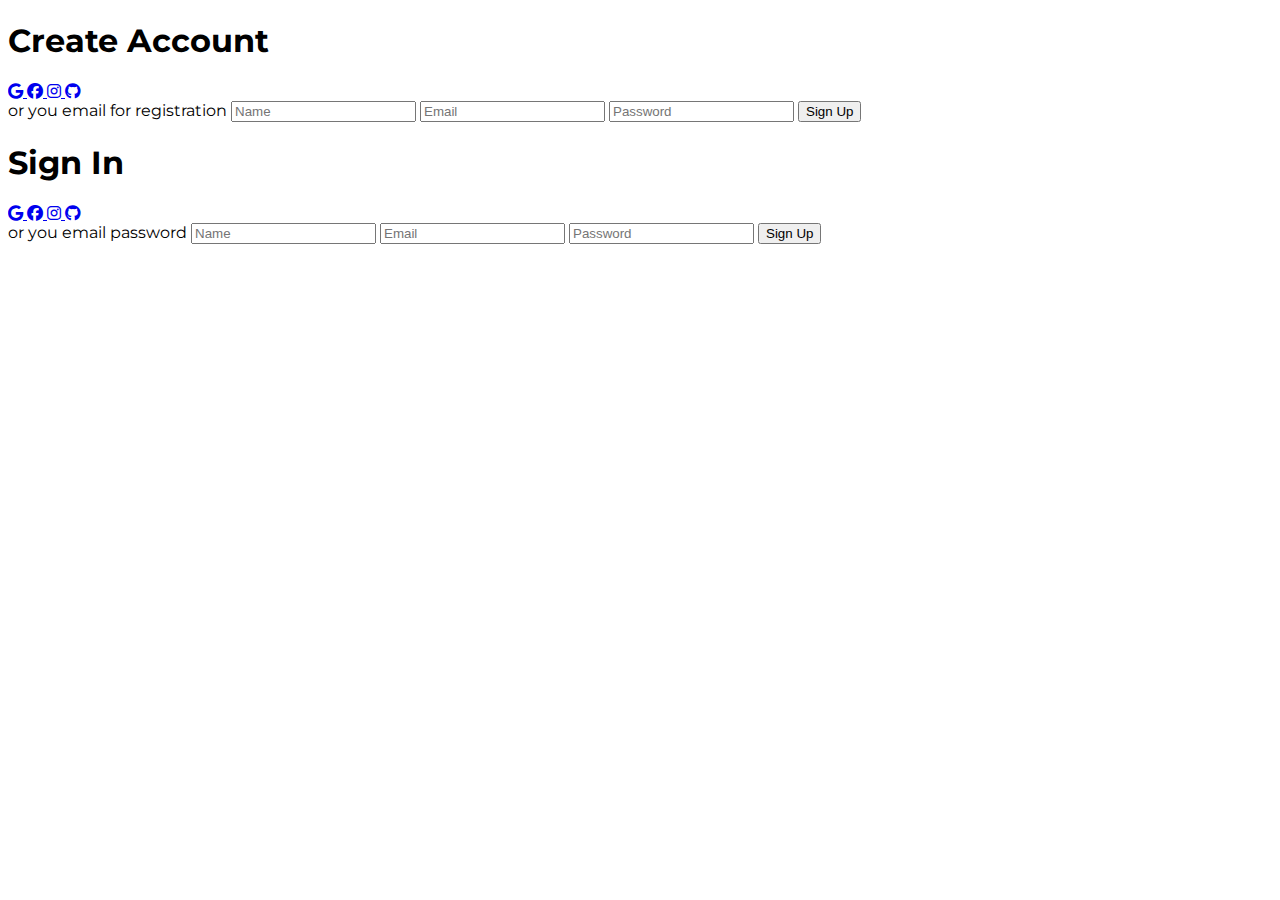
==== Web practice/Modern Login/index.html @ b9d3fea9 "Push Modern Login web page" ====
<!DOCTYPE html>
<html lang="en">

<head>
    <meta charset="UTF-8">
    <meta name="viewport" content="width=device-width, initial-scale=1.0">
    <link rel="stylesheet" href="https://cdnjs.cloudflare.com/ajax/libs/font-awesome/6.5.1/css/all.min.css">
    <link rel="stylesheet" href="style.css">
    <title>Modern Login</title>
</head>

<body>
    <div class="container">
        <div class="form-container sign-up">
            <form>
                <h1>Create Account</h1>
                <div class="social-icon">
                    <a href="#" class="icon">
                        <i class="fa-brands fa-google"></i>
                    </a>
                    <a href="#" class="icon">
                        <i class="fa-brands fa-facebook"></i>
                    </a>
                    <a href="#" class="icon">
                        <i class="fa-brands fa-instagram"></i>
                    </a>
                    <a href="#" class="icon">
                        <i class="fa-brands fa-github"></i>
                    </a>
                </div>
                <span>or you email for registration</span>
                <input type="text" placeholder="Name">
                <input type="email" placeholder="Email">
                <input type="password" placeholder="Password">
                <button>Sign Up</button>
            </form>
        </div>
        <div class="form-container sign-in">
            <form>
                <h1>Sign In</h1>
                <div class="social-icon">
                    <a href="#" class="icon">
                        <i class="fa-brands fa-google"></i>
                    </a>
                    <a href="#" class="icon">
                        <i class="fa-brands fa-facebook"></i>
                    </a>
                    <a href="#" class="icon">
                        <i class="fa-brands fa-instagram"></i>
                    </a>
                    <a href="#" class="icon">
                        <i class="fa-brands fa-github"></i>
                    </a>
                </div>
                <span>or you email password</span>
                <input type="text" placeholder="Name">
                <input type="email" placeholder="Email">
                <input type="password" placeholder="Password">
                <button>Sign Up</button>
            </form>
        </div>
    </div>




    <script src="script.js"></script>
</body>

</html>
---- Web practice/Modern Login/style.css ----
@import url('https://fonts.googleapis.com/css2?family=Montserrat:ital,wght@0,100..900;1,100..900&display=swap');

body {
    font-family: "Montserrat", sans-serif;
}
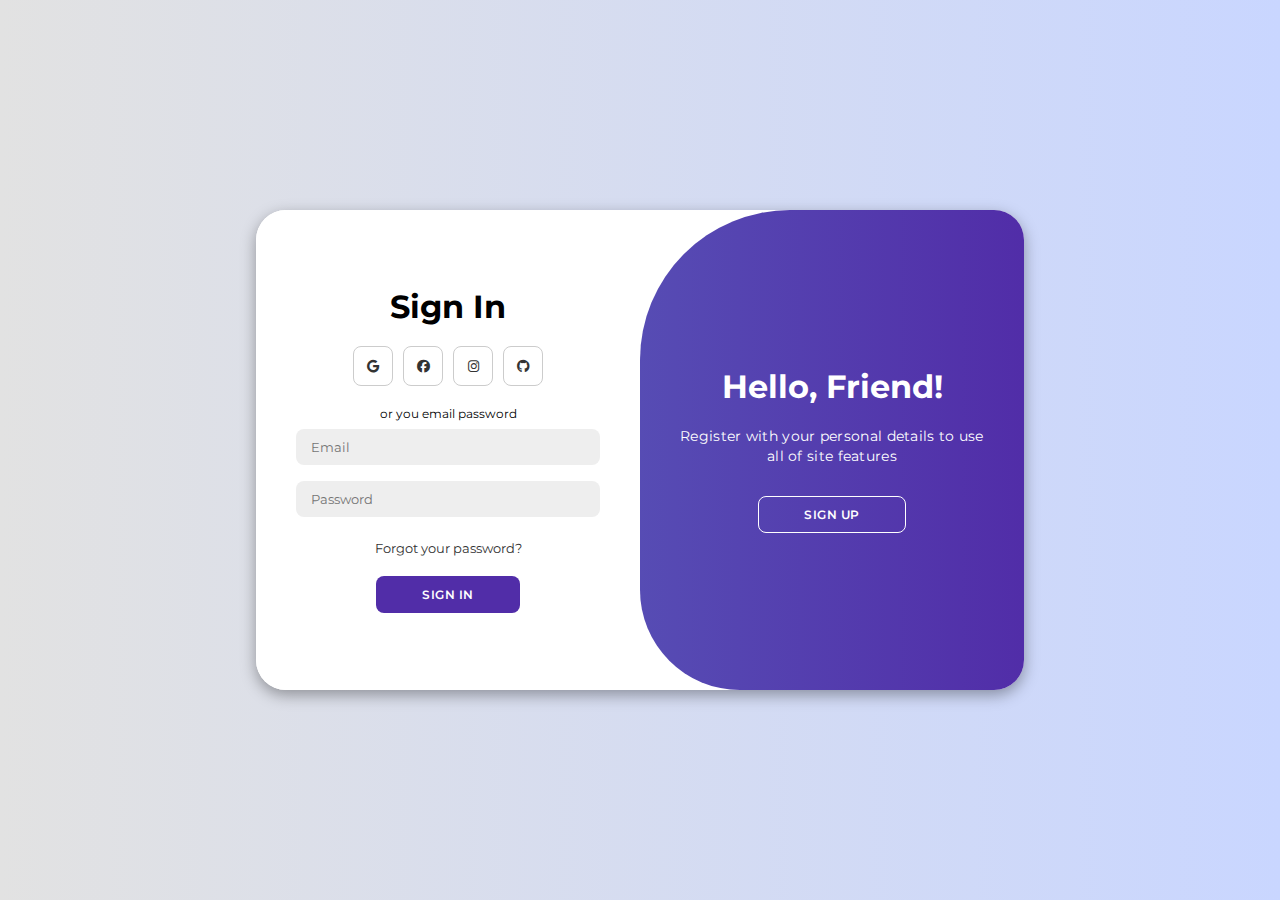
==== commit ca69ad88: "finished" ====
--- a/Web practice/Modern Login/index.html
+++ b/Web practice/Modern Login/index.html
@@ -10,7 +10,7 @@
 </head>
 
 <body>
-    <div class="container">
+    <div class="container" id="container">
         <div class="form-container sign-up">
             <form>
                 <h1>Create Account</h1>
@@ -53,17 +53,31 @@
                     </a>
                 </div>
                 <span>or you email password</span>
-                <input type="text" placeholder="Name">
                 <input type="email" placeholder="Email">
                 <input type="password" placeholder="Password">
-                <button>Sign Up</button>
+                <a href="#">Forgot your password?</a>
+                <button>Sign In</button>
             </form>
         </div>
+        <div class="toggle-container">
+            <div class="toggle">
+                <div class="toggle-panel toggle-left">
+                    <h1>Welcome back!</h1>
+                    <p>Enter your personal details
+                        to use all of site features
+                    </p>
+                    <button class="hidden" id="login">Sign In</button>
+                </div>
+                <div class="toggle-panel toggle-right">
+                    <h1>Hello, Friend!</h1>
+                    <p>Register with your personal details
+                        to use all of site features
+                    </p>
+                    <button class="hidden" id="register">Sign Up</button>
+                </div>
+            </div>
+        </div>
     </div>
-
-
-
-
     <script src="script.js"></script>
 </body>
 
--- a/Web practice/Modern Login/style.css
+++ b/Web practice/Modern Login/style.css
@@ -1,5 +1,221 @@
 @import url('https://fonts.googleapis.com/css2?family=Montserrat:ital,wght@0,100..900;1,100..900&display=swap');
 
+* {
+    border: 0;
+    margin: 0;
+    box-sizing: border-box;
+    font-family: "Montserrat", sans-serif;
+}
+
 body {
-    font-family: "Montserrat", sans-serif;
+    background-color: #c9d6ff;
+    background: linear-gradient(to right, #e2e2e2, #c9d6ff);
+    display: flex;
+    align-items: center;
+    justify-content: center;
+    flex-direction: column;
+    height: 100vh;
+}
+
+.container {
+    background-color: #fff;
+    border-radius: 30px;
+    box-shadow: 0 5px 15px rgba(0, 0, 0, .35);
+    position: relative;
+    overflow: hidden;
+    width: 768px;
+    max-width: 100%;
+    min-height: 480px;
+}
+
+.container p {
+    font-size: 14px;
+    line-height: 20px;
+    letter-spacing: .3px;
+    margin: 20px 0;
+}
+
+.container span {
+    font-size: 12px;
+}
+
+.container a {
+    color: #333;
+    font-size: 13px;
+    text-decoration: none;
+    margin: 15px 0 10px;
+}
+
+.container button {
+    background-color: #512da8;
+    color: #fff;
+    font-size: 12px;
+    padding: 10px 45px;
+    border: 1px solid transparent;
+    border-radius: 8px;
+    font-weight: 600;
+    letter-spacing: .5px;
+    text-transform: uppercase;
+    margin-top: 10px;
+    cursor: pointer;
+}
+
+.container button.hidden {
+    background-color: transparent;
+    border:1px solid #fff;
+    transition: all .6s ease-in-out;
+}
+
+.container button.hidden:hover {
+    border:1px solid transparent;
+    background-color: #fff;
+    color: #512da8;
+}
+
+.container form {
+    background-color: #fff;
+    display: flex;
+    align-items: center;
+    justify-content: center;
+    flex-direction: column;
+    padding: 0 40px;
+    height: 100%;
+}
+
+.container input {
+    background-color: #eee;
+    border: none;
+    margin: 8px 0;
+    padding: 10px 15px;
+    font-size: 13px;
+    border-radius: 8px;
+    width: 100%;
+    outline: none;
+}
+
+.form-container {
+    position: absolute;
+    top: 0;
+    height: 100%;
+    transition: all .6s ease-in-out;
+}
+
+.sign-in {
+    left: 0;
+    width: 50%;
+    z-index: 2;
+}
+
+.container.active .sign-in {
+    transform: translateX(100%);
+}
+
+.sign-up {
+    left: 0;
+    width: 50%;
+    opacity: 0;
+    z-index: 1;
+}
+
+.container.active .sign-up {   
+    transform: translateX(100%);
+    opacity: 1;
+    z-index: 5;
+    animation: move .6s;
+}
+
+@keyframes move {
+
+    0%,
+    49.99% {
+        opacity: 0;
+        z-index: 1;
+    }
+
+    50%,
+    100% {
+        opacity: 1;
+        z-index: 5;
+    }
+}
+
+.social-icon {
+    margin: 20px 0;
+}
+
+.social-icon a {
+    border: 1px solid #ccc;
+    border-radius: 20%;
+    display: inline-flex;
+    justify-content: center;
+    align-items: center;
+    margin: 0 3px;
+    width: 40px;
+    height: 40px;
+}
+
+.toggle-container {
+    position: absolute;
+    top: 0;
+    left: 50%;
+    width: 50%;
+    height: 100%;
+    overflow: hidden;
+    transition: all .6s ease-in-out;
+    border-radius: 150px 0 0 100px;
+    z-index: 1000;
+}
+
+.container.active .toggle-container {
+    transform: translateX(-100%);
+    border-radius: 0 150px 100px 0;
+}
+
+.toggle {
+    background-color: #512da8;
+    height: 100%;
+    background: linear-gradient(to right,#5c6bc0,#512da8);
+    color: #fff;
+    position: relative;
+    left: -100%;
+    height: 100%;
+    width: 200%;
+    transform: translateX(0);
+    transition: all .6s ease-in-out;
+}
+
+.container.active .toggle {
+    transform: translateX(50%);
+}
+
+.toggle-panel {
+    position: absolute;
+    width: 50%;
+    height: 100%;
+    display: flex;
+    align-items: center;
+    justify-content: center;
+    flex-direction: column;
+    padding: 0 30px;
+    text-align: center;
+    top: 0;
+    transform: translateX(0);
+    transition: all .6s ease-in-out;
+}
+
+.toggle-left {
+    transform: translateX(-200%);
+}
+
+.container.active .toggle-left {
+    transform: translateX(0);
+}
+
+.toggle-right {
+    right: 0;
+    transform: translateX(0);
+}
+
+.container.active .toggle-right {
+    transform: translateX(200%);
 }